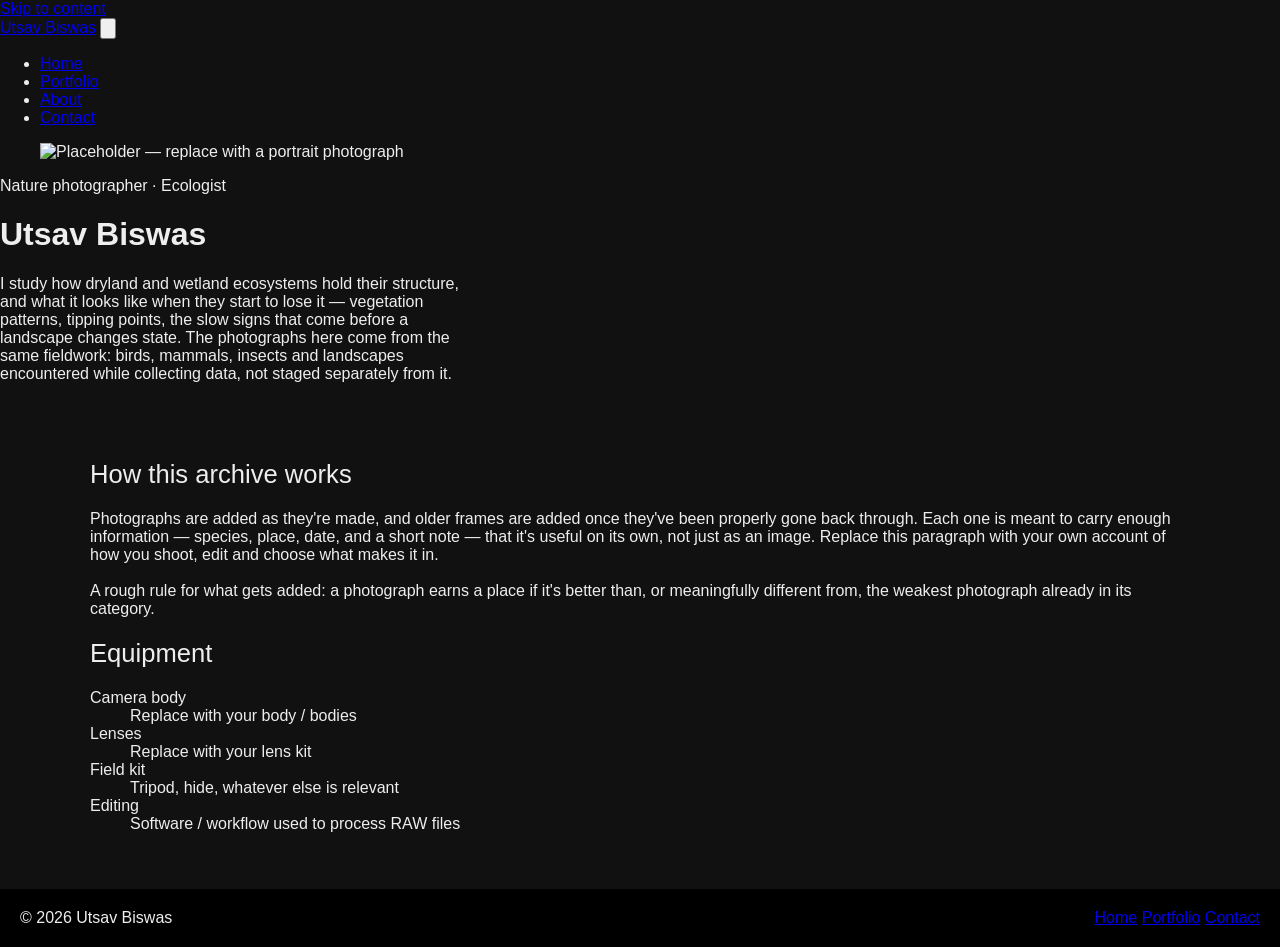
==== about.html @ 93784587 "Add files via upload Redesign: editorial layout, new pages" ====
<!doctype html>
<html lang="en">
<head>
<meta charset="utf-8">
<meta name="viewport" content="width=device-width, initial-scale=1">
<title>About — Utsav Biswas</title>
<meta name="description" content="About Utsav Biswas — nature photographer and ecologist.">
<link rel="stylesheet" href="css/style.css">
</head>
<body>
<a class="skip-link" href="#main">Skip to content</a>

<nav class="site-nav is-solid">
  <a class="site-nav__mark" href="index.html">Utsav Biswas</a>
  <button class="nav-toggle" aria-label="Open menu" aria-expanded="false">
    <svg viewBox="0 0 24 24" fill="none" stroke="currentColor" stroke-width="1.5"><path d="M3 6h18M3 12h18M3 18h18"/></svg>
  </button>
  <ul class="site-nav__links">
    <li><a href="index.html">Home</a></li>
    <li><a href="portfolio.html">Portfolio</a></li>
    <li><a href="about.html" aria-current="page">About</a></li>
    <li><a href="contact.html">Contact</a></li>
  </ul>
</nav>

<main id="main">
  <div class="wrap about-hero">
    <figure><img src="images/about-portrait.jpg" alt="Placeholder — replace with a portrait photograph"></figure>
    <div>
      <div class="role">Nature photographer · Ecologist</div>
      <h1>Utsav Biswas</h1>
      <p class="hero__sub" style="margin-top:1.3rem;max-width:52ch;">
        I study how dryland and wetland ecosystems hold their structure, and what it looks like when they start to lose it — vegetation patterns, tipping points, the slow signs that come before a landscape changes state. The photographs here come from the same fieldwork: birds, mammals, insects and landscapes encountered while collecting data, not staged separately from it.
      </p>
    </div>
  </div>

  <section>
    <div class="wrap two-col">
      <div>
        <h2 style="font-size:1.6rem;font-weight:400;">How this archive works</h2>
        <p style="margin-top:1.1rem;color:var(--ink-dim);">Photographs are added as they're made, and older frames are added once they've been properly gone back through. Each one is meant to carry enough information — species, place, date, and a short note — that it's useful on its own, not just as an image. Replace this paragraph with your own account of how you shoot, edit and choose what makes it in.</p>
        <p style="margin-top:1.1rem;color:var(--ink-dim);">A rough rule for what gets added: a photograph earns a place if it's better than, or meaningfully different from, the weakest photograph already in its category.</p>
      </div>
      <div>
        <h2 style="font-size:1.6rem;font-weight:400;">Equipment</h2>
        <dl class="spec-list">
          <dt>Camera body</dt><dd>Replace with your body / bodies</dd>
          <dt>Lenses</dt><dd>Replace with your lens kit</dd>
          <dt>Field kit</dt><dd>Tripod, hide, whatever else is relevant</dd>
          <dt>Editing</dt><dd>Software / workflow used to process RAW files</dd>
        </dl>
      </div>
    </div>
  </section>
</main>

<footer class="site-footer">
  <div class="wrap" style="display:flex;justify-content:space-between;width:100%;flex-wrap:wrap;gap:1rem;">
    <span>© 2026 Utsav Biswas</span>
    <div class="site-footer__links">
      <a href="index.html">Home</a>
      <a href="portfolio.html">Portfolio</a>
      <a href="contact.html">Contact</a>
    </div>
  </div>
</footer>

<script src="js/main.js"></script>
</body>
</html>
---- css/style.css ----
body{margin:0;font-family:Arial;background:#111;color:#eee}.hero{height:100vh;background:url('../images/hero.jpg') center/cover;display:flex;align-items:center;justify-content:center;text-align:center}.hero div{background:rgba(0,0,0,.5);padding:25px;border-radius:8px}.btn{display:inline-block;padding:10px 20px;background:#2e8b57;color:#fff;text-decoration:none}.grid{display:grid;grid-template-columns:repeat(auto-fit,minmax(250px,1fr));gap:20px;padding:20px}.card{background:#222}.card img{width:100%;height:220px;object-fit:cover}section{max-width:1100px;margin:auto;padding:40px 20px}footer{text-align:center;padding:20px;background:#000}
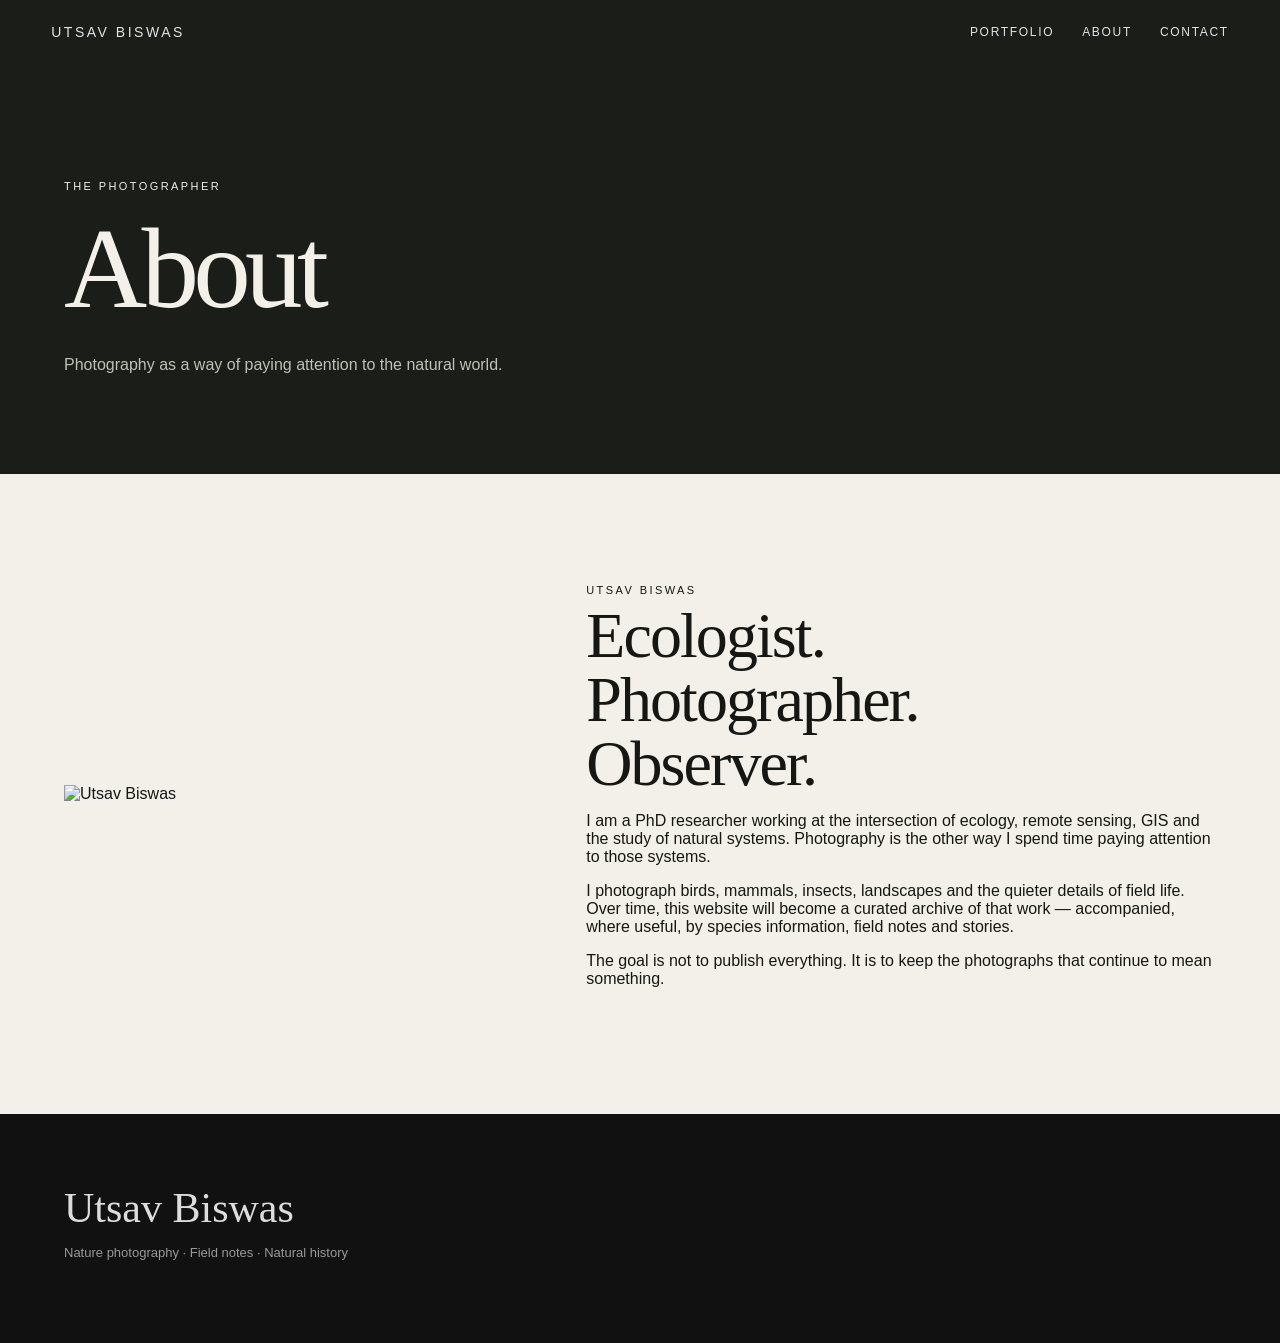
==== commit a8afb543: "Add files via upload Relaunching the website. Code from ChatGPT. Images replaced by my own.  This w" ====
--- a/about.html
+++ b/about.html
@@ -1,71 +1,13 @@
 <!doctype html>
-<html lang="en">
-<head>
-<meta charset="utf-8">
-<meta name="viewport" content="width=device-width, initial-scale=1">
-<title>About — Utsav Biswas</title>
-<meta name="description" content="About Utsav Biswas — nature photographer and ecologist.">
-<link rel="stylesheet" href="css/style.css">
-</head>
-<body>
-<a class="skip-link" href="#main">Skip to content</a>
-
-<nav class="site-nav is-solid">
-  <a class="site-nav__mark" href="index.html">Utsav Biswas</a>
-  <button class="nav-toggle" aria-label="Open menu" aria-expanded="false">
-    <svg viewBox="0 0 24 24" fill="none" stroke="currentColor" stroke-width="1.5"><path d="M3 6h18M3 12h18M3 18h18"/></svg>
-  </button>
-  <ul class="site-nav__links">
-    <li><a href="index.html">Home</a></li>
-    <li><a href="portfolio.html">Portfolio</a></li>
-    <li><a href="about.html" aria-current="page">About</a></li>
-    <li><a href="contact.html">Contact</a></li>
-  </ul>
-</nav>
-
-<main id="main">
-  <div class="wrap about-hero">
-    <figure><img src="images/about-portrait.jpg" alt="Placeholder — replace with a portrait photograph"></figure>
-    <div>
-      <div class="role">Nature photographer · Ecologist</div>
-      <h1>Utsav Biswas</h1>
-      <p class="hero__sub" style="margin-top:1.3rem;max-width:52ch;">
-        I study how dryland and wetland ecosystems hold their structure, and what it looks like when they start to lose it — vegetation patterns, tipping points, the slow signs that come before a landscape changes state. The photographs here come from the same fieldwork: birds, mammals, insects and landscapes encountered while collecting data, not staged separately from it.
-      </p>
-    </div>
-  </div>
-
-  <section>
-    <div class="wrap two-col">
-      <div>
-        <h2 style="font-size:1.6rem;font-weight:400;">How this archive works</h2>
-        <p style="margin-top:1.1rem;color:var(--ink-dim);">Photographs are added as they're made, and older frames are added once they've been properly gone back through. Each one is meant to carry enough information — species, place, date, and a short note — that it's useful on its own, not just as an image. Replace this paragraph with your own account of how you shoot, edit and choose what makes it in.</p>
-        <p style="margin-top:1.1rem;color:var(--ink-dim);">A rough rule for what gets added: a photograph earns a place if it's better than, or meaningfully different from, the weakest photograph already in its category.</p>
-      </div>
-      <div>
-        <h2 style="font-size:1.6rem;font-weight:400;">Equipment</h2>
-        <dl class="spec-list">
-          <dt>Camera body</dt><dd>Replace with your body / bodies</dd>
-          <dt>Lenses</dt><dd>Replace with your lens kit</dd>
-          <dt>Field kit</dt><dd>Tripod, hide, whatever else is relevant</dd>
-          <dt>Editing</dt><dd>Software / workflow used to process RAW files</dd>
-        </dl>
-      </div>
-    </div>
-  </section>
-</main>
-
-<footer class="site-footer">
-  <div class="wrap" style="display:flex;justify-content:space-between;width:100%;flex-wrap:wrap;gap:1rem;">
-    <span>© 2026 Utsav Biswas</span>
-    <div class="site-footer__links">
-      <a href="index.html">Home</a>
-      <a href="portfolio.html">Portfolio</a>
-      <a href="contact.html">Contact</a>
-    </div>
-  </div>
-</footer>
-
-<script src="js/main.js"></script>
-</body>
-</html>
+<html lang="en"><head><meta charset="utf-8"><meta name="viewport" content="width=device-width,initial-scale=1">
+<title>About — Utsav Biswas</title><link rel="stylesheet" href="css/style.css"></head><body>
+<nav class="site-nav"><a class="brand" href="index.html">Utsav Biswas</a><div class="nav-links"><a href="portfolio.html">Portfolio</a><a href="about.html">About</a><a href="contact.html">Contact</a></div></nav>
+<header class="page-hero"><div class="section-kicker">The photographer</div><h1>About</h1><p>Photography as a way of paying attention to the natural world.</p></header>
+<main class="section"><div class="about-grid"><img src="images/about.jpg" alt="Utsav Biswas">
+<div><div class="section-kicker">Utsav Biswas</div><h2>Ecologist.<br>Photographer.<br>Observer.</h2>
+<p>I am a PhD researcher working at the intersection of ecology, remote sensing, GIS and the study of natural systems. Photography is the other way I spend time paying attention to those systems.</p>
+<p>I photograph birds, mammals, insects, landscapes and the quieter details of field life. Over time, this website will become a curated archive of that work — accompanied, where useful, by species information, field notes and stories.</p>
+<p>The goal is not to publish everything. It is to keep the photographs that continue to mean something.</p>
+</div></div></main>
+<footer class="footer"><div class="footer-inner"><div><h3>Utsav Biswas</h3><p>Nature photography · Field notes · Natural history</p></div></div></footer>
+</body></html>
--- a/css/style.css
+++ b/css/style.css
@@ -1 +1 @@
-body{margin:0;font-family:Arial;background:#111;color:#eee}.hero{height:100vh;background:url('../images/hero.jpg') center/cover;display:flex;align-items:center;justify-content:center;text-align:center}.hero div{background:rgba(0,0,0,.5);padding:25px;border-radius:8px}.btn{display:inline-block;padding:10px 20px;background:#2e8b57;color:#fff;text-decoration:none}.grid{display:grid;grid-template-columns:repeat(auto-fit,minmax(250px,1fr));gap:20px;padding:20px}.card{background:#222}.card img{width:100%;height:220px;object-fit:cover}section{max-width:1100px;margin:auto;padding:40px 20px}footer{text-align:center;padding:20px;background:#000}+:root{--ink:#161713;--paper:#f2f0e9;--muted:#73766c;--line:#d5d4ca;--max:1440px}*{box-sizing:border-box}html{scroll-behavior:smooth}body{margin:0;background:var(--paper);color:var(--ink);font-family:Arial,Helvetica,sans-serif}a{color:inherit}.skip{position:absolute;left:-9999px}.skip:focus{left:20px;top:20px;z-index:999;background:#fff;padding:10px}.site-nav{position:fixed;z-index:50;top:0;left:0;right:0;display:flex;align-items:center;justify-content:space-between;padding:24px 4vw;color:#fff;mix-blend-mode:difference}.brand{font-size:14px;letter-spacing:.18em;text-transform:uppercase;text-decoration:none}.nav-links{display:flex;gap:28px}.nav-links a{text-decoration:none;font-size:12px;letter-spacing:.14em;text-transform:uppercase}.hero{min-height:100vh;position:relative;display:flex;align-items:flex-end;background:#20231f url('../images/hero.jpg') center/cover no-repeat}.hero:after{content:"";position:absolute;inset:0;background:linear-gradient(180deg,rgba(0,0,0,.08),rgba(0,0,0,.05) 45%,rgba(0,0,0,.74))}.hero-copy{position:relative;z-index:2;color:#fff;padding:0 7vw 8vh;max-width:900px}.eyebrow,.section-kicker{font-size:11px;letter-spacing:.22em;text-transform:uppercase}.eyebrow{margin-bottom:18px;opacity:.85}.hero h1{font-family:Georgia,serif;font-size:clamp(58px,9vw,142px);line-height:.9;font-weight:400;margin:0 0 28px;letter-spacing:-.045em}.hero p{font-size:16px;max-width:600px;line-height:1.65;margin:0 0 30px}.hero-link{color:#fff;text-decoration:none;border-bottom:1px solid rgba(255,255,255,.65);padding-bottom:8px;font-size:12px;letter-spacing:.16em;text-transform:uppercase}.section{max-width:var(--max);margin:auto;padding:110px 5vw}.section-head{display:flex;align-items:end;justify-content:space-between;gap:30px;margin-bottom:44px}h2{font-family:Georgia,serif;font-size:clamp(38px,5vw,72px);font-weight:400;line-height:1;margin:8px 0 0;letter-spacing:-.03em}.section-intro{max-width:520px;color:#55584f;line-height:1.7;font-size:15px}.feature{display:grid;grid-template-columns:1.45fr .75fr;gap:3px;background:var(--ink)}.feature figure{margin:0;background:#222;min-height:520px;position:relative;overflow:hidden}.feature img{width:100%;height:100%;object-fit:cover;display:block;transition:transform .8s}.feature figure:hover img{transform:scale(1.025)}.feature figcaption{position:absolute;left:0;right:0;bottom:0;padding:30px;color:#fff;background:linear-gradient(transparent,rgba(0,0,0,.72));font-size:12px;letter-spacing:.08em;text-transform:uppercase}.grid{display:grid;grid-template-columns:repeat(12,1fr);gap:3px;background:var(--ink)}.tile{position:relative;margin:0;overflow:hidden;background:#252822}.tile img{width:100%;height:100%;min-height:280px;object-fit:cover;display:block;transition:transform .7s,filter .7s}.tile:hover img{transform:scale(1.035);filter:brightness(.82)}.tile:nth-child(1),.tile:nth-child(5){grid-column:span 7}.tile:nth-child(2),.tile:nth-child(6){grid-column:span 5}.tile:nth-child(3),.tile:nth-child(4){grid-column:span 4}.tile figcaption{position:absolute;left:0;right:0;bottom:0;padding:24px;color:#fff;background:linear-gradient(transparent,rgba(0,0,0,.72));opacity:0;transform:translateY(8px);transition:.35s}.tile:hover figcaption{opacity:1;transform:none}.tile .title{font-family:Georgia,serif;font-size:24px}.tile .meta{font-size:10px;letter-spacing:.14em;text-transform:uppercase;opacity:.8;margin-top:5px}.about{background:#1b1d19;color:#f0eee7}.about-grid{display:grid;grid-template-columns:.8fr 1.2fr;gap:8vw;align-items:center}.about img{width:100%;max-height:700px;object-fit:cover}.about h2{color:#f0eee7}.about p{font-size:18px;line-height:1.8;color:#c5c6bd;max-width:650px}.text-link{display:inline-block;margin-top:20px;color:#fff;text-decoration:none;border-bottom:1px solid #777;padding-bottom:8px;font-size:12px;letter-spacing:.16em;text-transform:uppercase}.footer{background:#111;color:#ddd;padding:70px 5vw}.footer-inner{max-width:var(--max);margin:auto;display:flex;justify-content:space-between;gap:30px;align-items:end}.footer h3{font-family:Georgia,serif;font-weight:400;font-size:42px;margin:0 0 10px}.footer p{color:#999;font-size:13px}.footer-links{display:flex;gap:22px;font-size:11px;letter-spacing:.12em;text-transform:uppercase}.footer-links a{text-decoration:none}.page-hero{padding:180px 5vw 80px;background:#1b1d19;color:#f2f0e9}.page-hero h1{font-family:Georgia,serif;font-weight:400;font-size:clamp(58px,9vw,120px);margin:10px 0;letter-spacing:-.05em}.page-hero p{max-width:600px;line-height:1.7;color:#bfc1b7}.filters{display:flex;gap:10px;flex-wrap:wrap;margin-bottom:35px}.filter{border:1px solid var(--line);background:transparent;padding:9px 14px;text-transform:uppercase;letter-spacing:.12em;font-size:10px;cursor:pointer}.filter.active{background:var(--ink);color:#fff;border-color:var(--ink)}.portfolio-grid{display:grid;grid-template-columns:repeat(3,1fr);gap:4px;background:var(--ink)}.portfolio-card{position:relative;aspect-ratio:4/3;overflow:hidden;background:#333;cursor:pointer}.portfolio-card img{width:100%;height:100%;object-fit:cover;transition:.5s}.portfolio-card:hover img{transform:scale(1.03)}.portfolio-card .caption{position:absolute;inset:auto 0 0;padding:24px;color:#fff;background:linear-gradient(transparent,rgba(0,0,0,.8));opacity:0;transition:.3s}.portfolio-card:hover .caption{opacity:1}.lightbox{position:fixed;inset:0;background:rgba(7,8,7,.96);z-index:100;display:none;align-items:center;justify-content:center;padding:5vw}.lightbox.open{display:flex}.lightbox img{max-width:92vw;max-height:88vh;object-fit:contain}.close,.prev,.next{position:absolute;border:0;background:none;color:#fff;font-size:28px;cursor:pointer}.close{top:24px;right:30px}.prev{left:25px}.next{right:25px}.contact-grid{display:grid;grid-template-columns:1fr 1fr;gap:70px}.contact-grid p{line-height:1.8;color:#55584f}.contact-email{font-family:Georgia,serif;font-size:clamp(28px,4vw,54px);text-decoration:none;border-bottom:1px solid var(--line)}@media(max-width:800px){.nav-links{display:none}.hero-copy{padding:0 6vw 10vh}.feature{grid-template-columns:1fr}.feature figure{min-height:380px}.tile:nth-child(n){grid-column:span 6}.section{padding:80px 6vw}.section-head{display:block}.section-intro{margin-top:20px}.about-grid,.contact-grid{grid-template-columns:1fr;gap:35px}.portfolio-grid{grid-template-columns:repeat(2,1fr)}.footer-inner{display:block}.footer-links{margin-top:30px;flex-wrap:wrap}.hero h1{font-size:64px}}@media(max-width:500px){.site-nav{padding:20px}.hero{min-height:88vh}.tile:nth-child(n){grid-column:span 12}.portfolio-grid{grid-template-columns:1fr}.hero p{font-size:14px}}
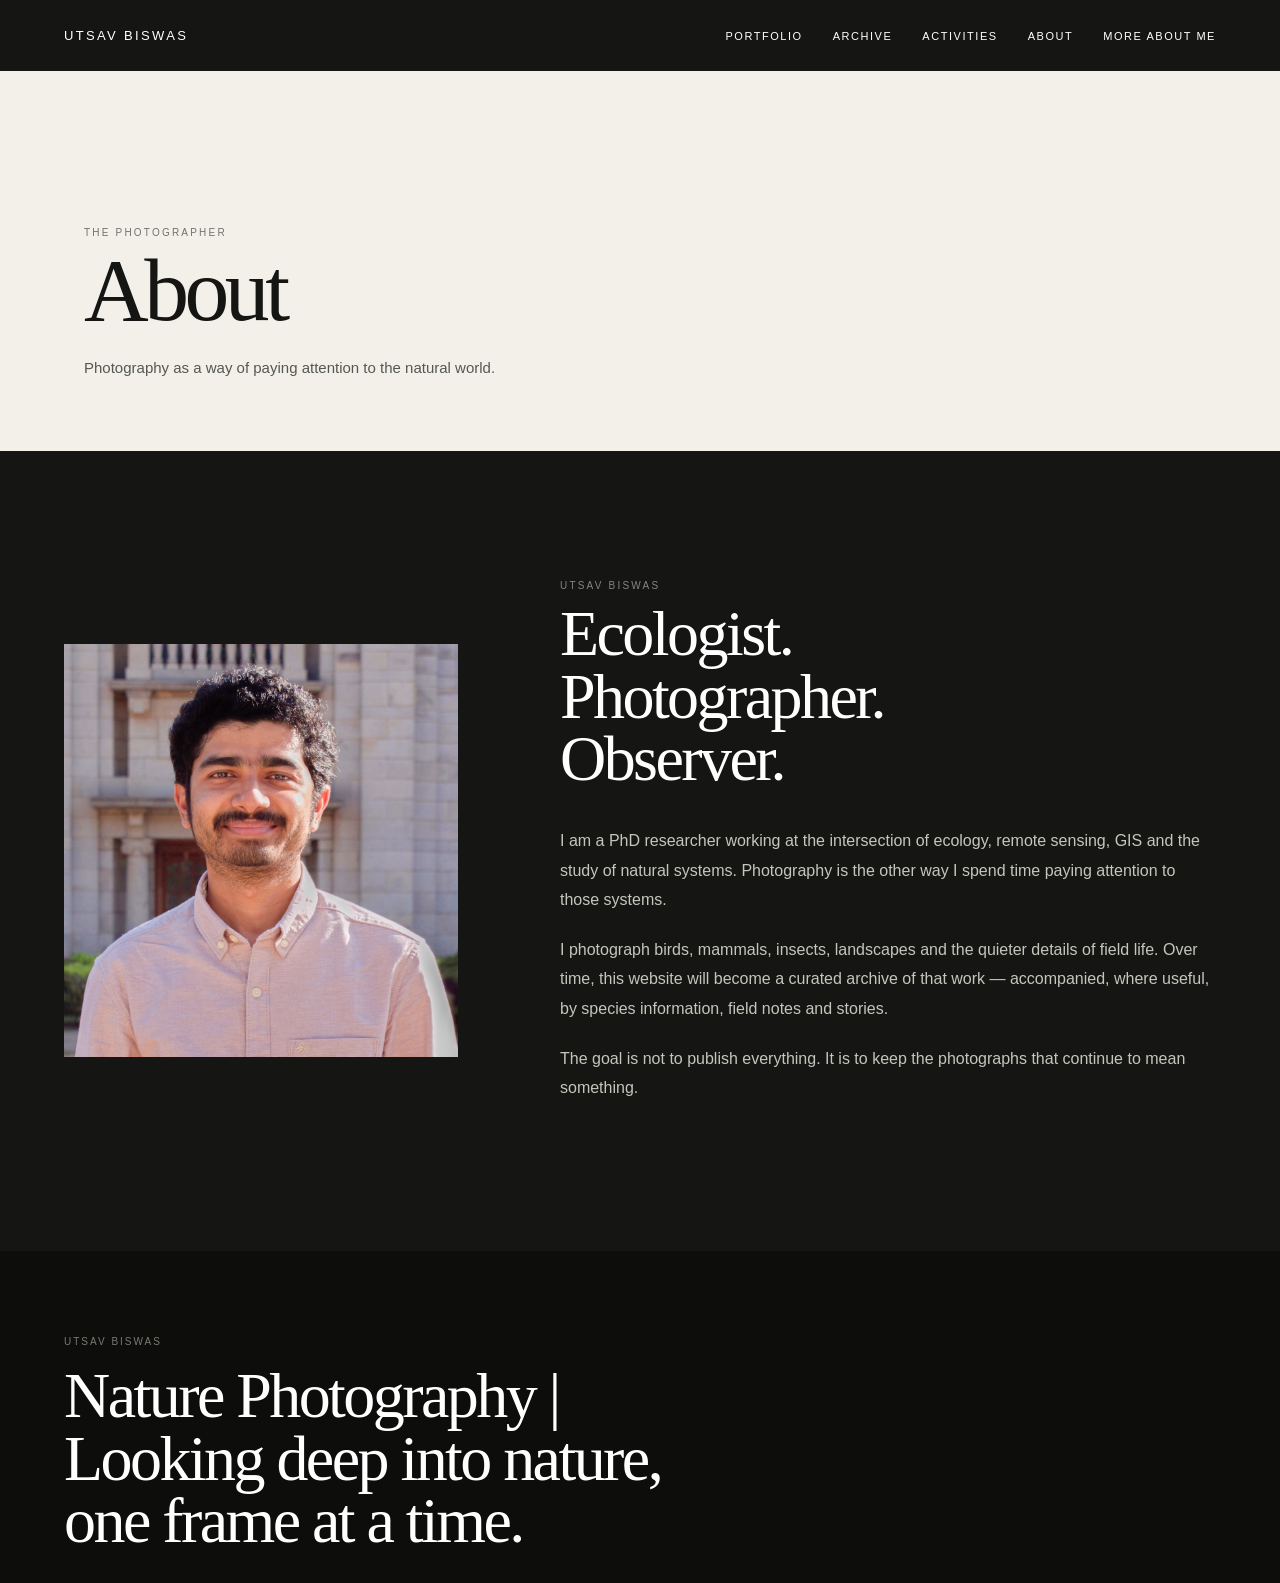
==== commit 548057fe: "Update about.html" ====
--- a/about.html
+++ b/about.html
@@ -1,13 +1,157 @@
 <!doctype html>
-<html lang="en"><head><meta charset="utf-8"><meta name="viewport" content="width=device-width,initial-scale=1">
-<title>About — Utsav Biswas</title><link rel="stylesheet" href="css/style.css"></head><body>
-<nav class="site-nav"><a class="brand" href="index.html">Utsav Biswas</a><div class="nav-links"><a href="portfolio.html">Portfolio</a><a href="about.html">About</a><a href="contact.html">Contact</a></div></nav>
-<header class="page-hero"><div class="section-kicker">The photographer</div><h1>About</h1><p>Photography as a way of paying attention to the natural world.</p></header>
-<main class="section"><div class="about-grid"><img src="images/about.jpg" alt="Utsav Biswas">
-<div><div class="section-kicker">Utsav Biswas</div><h2>Ecologist.<br>Photographer.<br>Observer.</h2>
-<p>I am a PhD researcher working at the intersection of ecology, remote sensing, GIS and the study of natural systems. Photography is the other way I spend time paying attention to those systems.</p>
-<p>I photograph birds, mammals, insects, landscapes and the quieter details of field life. Over time, this website will become a curated archive of that work — accompanied, where useful, by species information, field notes and stories.</p>
-<p>The goal is not to publish everything. It is to keep the photographs that continue to mean something.</p>
-</div></div></main>
-<footer class="footer"><div class="footer-inner"><div><h3>Utsav Biswas</h3><p>Nature photography · Field notes · Natural history</p></div></div></footer>
-</body></html>+<html lang="en">
+
+<head>
+
+  <meta charset="UTF-8">
+
+  <meta
+    name="viewport"
+    content="width=device-width,initial-scale=1"
+  >
+
+  <title>About — Utsav Biswas</title>
+
+  <link
+    rel="stylesheet"
+    href="css/style.css"
+  >
+
+</head>
+
+
+<body class="archive-page">
+
+
+<header class="site-header">
+
+  <nav class="site-nav">
+
+    <a
+      class="brand"
+      href="index.html"
+    >
+      Utsav Biswas
+    </a>
+
+    <div class="nav-links">
+
+      <a href="index.html#portfolio">
+        Portfolio
+      </a>
+
+      <a href="index.html#archive">
+        Archive
+      </a>
+
+      <a href="activities.html">
+        Activities
+      </a>
+
+      <a href="index.html#about">
+        About
+      </a>
+
+      <a href="index.html#more-about">
+        More about me
+      </a>
+
+    </div>
+
+  </nav>
+
+</header>
+
+
+<header class="archive-page-header">
+
+  <div class="section-kicker">
+    The photographer
+  </div>
+
+  <h1>
+    About
+  </h1>
+
+  <p>
+    Photography as a way of paying attention to the natural world.
+  </p>
+
+</header>
+
+
+<main class="about-section">
+
+  <div class="about-inner">
+
+
+    <div class="about-image">
+
+      <img
+        src="images/about.jpg"
+        alt="Utsav Biswas"
+        loading="lazy"
+      >
+
+    </div>
+
+
+    <div class="about-content">
+
+      <div class="section-kicker">
+        Utsav Biswas
+      </div>
+
+      <h2>
+        Ecologist.<br>
+        Photographer.<br>
+        Observer.
+      </h2>
+
+
+      <p class="about-text">
+        I am a PhD researcher working at the intersection of ecology, remote sensing, GIS and the study of natural systems. Photography is the other way I spend time paying attention to those systems.
+      </p>
+
+
+      <p class="about-text">
+        I photograph birds, mammals, insects, landscapes and the quieter details of field life. Over time, this website will become a curated archive of that work — accompanied, where useful, by species information, field notes and stories.
+      </p>
+
+
+      <p class="about-text">
+        The goal is not to publish everything. It is to keep the photographs that continue to mean something.
+      </p>
+
+    </div>
+
+  </div>
+
+</main>
+
+
+<footer class="site-footer">
+
+  <div class="footer-inner">
+
+    <div class="footer-main">
+
+      <p class="footer-kicker">
+        Utsav Biswas
+      </p>
+
+      <h2>
+        Nature Photography |<br>
+        Looking deep into nature,<br>
+        one frame at a time.
+      </h2>
+
+    </div>
+
+  </div>
+
+</footer>
+
+
+</body>
+</html>
--- a/css/style.css
+++ b/css/style.css
@@ -1 +1,2935 @@
-:root{--ink:#161713;--paper:#f2f0e9;--muted:#73766c;--line:#d5d4ca;--max:1440px}*{box-sizing:border-box}html{scroll-behavior:smooth}body{margin:0;background:var(--paper);color:var(--ink);font-family:Arial,Helvetica,sans-serif}a{color:inherit}.skip{position:absolute;left:-9999px}.skip:focus{left:20px;top:20px;z-index:999;background:#fff;padding:10px}.site-nav{position:fixed;z-index:50;top:0;left:0;right:0;display:flex;align-items:center;justify-content:space-between;padding:24px 4vw;color:#fff;mix-blend-mode:difference}.brand{font-size:14px;letter-spacing:.18em;text-transform:uppercase;text-decoration:none}.nav-links{display:flex;gap:28px}.nav-links a{text-decoration:none;font-size:12px;letter-spacing:.14em;text-transform:uppercase}.hero{min-height:100vh;position:relative;display:flex;align-items:flex-end;background:#20231f url('../images/hero.jpg') center/cover no-repeat}.hero:after{content:"";position:absolute;inset:0;background:linear-gradient(180deg,rgba(0,0,0,.08),rgba(0,0,0,.05) 45%,rgba(0,0,0,.74))}.hero-copy{position:relative;z-index:2;color:#fff;padding:0 7vw 8vh;max-width:900px}.eyebrow,.section-kicker{font-size:11px;letter-spacing:.22em;text-transform:uppercase}.eyebrow{margin-bottom:18px;opacity:.85}.hero h1{font-family:Georgia,serif;font-size:clamp(58px,9vw,142px);line-height:.9;font-weight:400;margin:0 0 28px;letter-spacing:-.045em}.hero p{font-size:16px;max-width:600px;line-height:1.65;margin:0 0 30px}.hero-link{color:#fff;text-decoration:none;border-bottom:1px solid rgba(255,255,255,.65);padding-bottom:8px;font-size:12px;letter-spacing:.16em;text-transform:uppercase}.section{max-width:var(--max);margin:auto;padding:110px 5vw}.section-head{display:flex;align-items:end;justify-content:space-between;gap:30px;margin-bottom:44px}h2{font-family:Georgia,serif;font-size:clamp(38px,5vw,72px);font-weight:400;line-height:1;margin:8px 0 0;letter-spacing:-.03em}.section-intro{max-width:520px;color:#55584f;line-height:1.7;font-size:15px}.feature{display:grid;grid-template-columns:1.45fr .75fr;gap:3px;background:var(--ink)}.feature figure{margin:0;background:#222;min-height:520px;position:relative;overflow:hidden}.feature img{width:100%;height:100%;object-fit:cover;display:block;transition:transform .8s}.feature figure:hover img{transform:scale(1.025)}.feature figcaption{position:absolute;left:0;right:0;bottom:0;padding:30px;color:#fff;background:linear-gradient(transparent,rgba(0,0,0,.72));font-size:12px;letter-spacing:.08em;text-transform:uppercase}.grid{display:grid;grid-template-columns:repeat(12,1fr);gap:3px;background:var(--ink)}.tile{position:relative;margin:0;overflow:hidden;background:#252822}.tile img{width:100%;height:100%;min-height:280px;object-fit:cover;display:block;transition:transform .7s,filter .7s}.tile:hover img{transform:scale(1.035);filter:brightness(.82)}.tile:nth-child(1),.tile:nth-child(5){grid-column:span 7}.tile:nth-child(2),.tile:nth-child(6){grid-column:span 5}.tile:nth-child(3),.tile:nth-child(4){grid-column:span 4}.tile figcaption{position:absolute;left:0;right:0;bottom:0;padding:24px;color:#fff;background:linear-gradient(transparent,rgba(0,0,0,.72));opacity:0;transform:translateY(8px);transition:.35s}.tile:hover figcaption{opacity:1;transform:none}.tile .title{font-family:Georgia,serif;font-size:24px}.tile .meta{font-size:10px;letter-spacing:.14em;text-transform:uppercase;opacity:.8;margin-top:5px}.about{background:#1b1d19;color:#f0eee7}.about-grid{display:grid;grid-template-columns:.8fr 1.2fr;gap:8vw;align-items:center}.about img{width:100%;max-height:700px;object-fit:cover}.about h2{color:#f0eee7}.about p{font-size:18px;line-height:1.8;color:#c5c6bd;max-width:650px}.text-link{display:inline-block;margin-top:20px;color:#fff;text-decoration:none;border-bottom:1px solid #777;padding-bottom:8px;font-size:12px;letter-spacing:.16em;text-transform:uppercase}.footer{background:#111;color:#ddd;padding:70px 5vw}.footer-inner{max-width:var(--max);margin:auto;display:flex;justify-content:space-between;gap:30px;align-items:end}.footer h3{font-family:Georgia,serif;font-weight:400;font-size:42px;margin:0 0 10px}.footer p{color:#999;font-size:13px}.footer-links{display:flex;gap:22px;font-size:11px;letter-spacing:.12em;text-transform:uppercase}.footer-links a{text-decoration:none}.page-hero{padding:180px 5vw 80px;background:#1b1d19;color:#f2f0e9}.page-hero h1{font-family:Georgia,serif;font-weight:400;font-size:clamp(58px,9vw,120px);margin:10px 0;letter-spacing:-.05em}.page-hero p{max-width:600px;line-height:1.7;color:#bfc1b7}.filters{display:flex;gap:10px;flex-wrap:wrap;margin-bottom:35px}.filter{border:1px solid var(--line);background:transparent;padding:9px 14px;text-transform:uppercase;letter-spacing:.12em;font-size:10px;cursor:pointer}.filter.active{background:var(--ink);color:#fff;border-color:var(--ink)}.portfolio-grid{display:grid;grid-template-columns:repeat(3,1fr);gap:4px;background:var(--ink)}.portfolio-card{position:relative;aspect-ratio:4/3;overflow:hidden;background:#333;cursor:pointer}.portfolio-card img{width:100%;height:100%;object-fit:cover;transition:.5s}.portfolio-card:hover img{transform:scale(1.03)}.portfolio-card .caption{position:absolute;inset:auto 0 0;padding:24px;color:#fff;background:linear-gradient(transparent,rgba(0,0,0,.8));opacity:0;transition:.3s}.portfolio-card:hover .caption{opacity:1}.lightbox{position:fixed;inset:0;background:rgba(7,8,7,.96);z-index:100;display:none;align-items:center;justify-content:center;padding:5vw}.lightbox.open{display:flex}.lightbox img{max-width:92vw;max-height:88vh;object-fit:contain}.close,.prev,.next{position:absolute;border:0;background:none;color:#fff;font-size:28px;cursor:pointer}.close{top:24px;right:30px}.prev{left:25px}.next{right:25px}.contact-grid{display:grid;grid-template-columns:1fr 1fr;gap:70px}.contact-grid p{line-height:1.8;color:#55584f}.contact-email{font-family:Georgia,serif;font-size:clamp(28px,4vw,54px);text-decoration:none;border-bottom:1px solid var(--line)}@media(max-width:800px){.nav-links{display:none}.hero-copy{padding:0 6vw 10vh}.feature{grid-template-columns:1fr}.feature figure{min-height:380px}.tile:nth-child(n){grid-column:span 6}.section{padding:80px 6vw}.section-head{display:block}.section-intro{margin-top:20px}.about-grid,.contact-grid{grid-template-columns:1fr;gap:35px}.portfolio-grid{grid-template-columns:repeat(2,1fr)}.footer-inner{display:block}.footer-links{margin-top:30px;flex-wrap:wrap}.hero h1{font-size:64px}}@media(max-width:500px){.site-nav{padding:20px}.hero{min-height:88vh}.tile:nth-child(n){grid-column:span 12}.portfolio-grid{grid-template-columns:1fr}.hero p{font-size:14px}}+/* ============================================================
+   UTSAV BISWAS — NATURE PHOTOGRAPHY
+   ============================================================ */
+
+:root {
+
+  --paper: #f2f0e9;
+  --paper-light: #f7f5ef;
+
+  --ink: #151613;
+  --ink-soft: #252722;
+
+  --muted: #70736b;
+
+  --line: #d6d4ca;
+
+  --white: #ffffff;
+
+  --max-width: 1240px;
+
+  --serif:
+    Georgia,
+    "Times New Roman",
+    serif;
+
+  --sans:
+    Arial,
+    Helvetica,
+    sans-serif;
+}
+
+
+/* ============================================================
+   RESET
+   ============================================================ */
+
+*,
+*::before,
+*::after {
+  box-sizing: border-box;
+}
+
+
+html {
+
+  margin: 0;
+  padding: 0;
+
+  scroll-behavior: smooth;
+
+  overflow-x: hidden;
+}
+
+
+body {
+
+  margin: 0;
+  padding: 0;
+
+  background: var(--paper);
+
+  color: var(--ink);
+
+  font-family: var(--sans);
+
+  overflow-x: hidden;
+
+  -webkit-font-smoothing: antialiased;
+
+  text-rendering: optimizeLegibility;
+}
+
+
+img {
+
+  display: block;
+
+  max-width: 100%;
+}
+
+
+figure {
+  margin: 0;
+}
+
+
+a {
+  color: inherit;
+}
+
+
+button,
+input,
+textarea,
+select {
+  font: inherit;
+}
+
+
+/* ============================================================
+   HEADER / NAVIGATION
+   ============================================================ */
+
+.site-header {
+
+  position: absolute;
+
+  top: 0;
+  left: 0;
+  right: 0;
+
+  z-index: 100;
+
+  width: 100%;
+}
+
+
+.site-nav {
+
+  width: 100%;
+
+  display: flex;
+
+  align-items: center;
+
+  justify-content: space-between;
+
+  padding: 28px 5vw;
+
+  color: var(--white);
+}
+
+
+.brand {
+
+  display: inline-block;
+
+  color: inherit;
+
+  text-decoration: none;
+
+  font-size: 13px;
+
+  font-weight: 500;
+
+  letter-spacing: 0.18em;
+
+  text-transform: uppercase;
+
+  white-space: nowrap;
+}
+
+
+.nav-links {
+
+  display: flex;
+
+  align-items: center;
+
+  justify-content: flex-end;
+
+  gap: 30px;
+
+  min-width: 0;
+}
+
+
+.nav-links a {
+
+  position: relative;
+
+  color: inherit;
+
+  text-decoration: none;
+
+  font-size: 11px;
+
+  letter-spacing: 0.14em;
+
+  text-transform: uppercase;
+
+  white-space: nowrap;
+}
+
+
+.nav-links a::after {
+
+  content: "";
+
+  position: absolute;
+
+  left: 0;
+  bottom: -7px;
+
+  width: 0;
+  height: 1px;
+
+  background: currentColor;
+
+  transition: width 0.25s ease;
+}
+
+
+.nav-links a:hover::after {
+  width: 100%;
+}
+
+
+/* ============================================================
+   HERO
+   ============================================================ */
+
+.hero {
+
+  position: relative;
+
+  min-height: 100svh;
+
+  display: flex;
+
+  align-items: flex-end;
+
+  overflow: hidden;
+
+  background: #20231f;
+}
+
+
+.hero-image {
+
+  position: absolute;
+
+  inset: 0;
+
+  background-image:
+    url("../images/hero.jpg");
+
+  background-position: center;
+
+  background-size: cover;
+
+  background-repeat: no-repeat;
+}
+
+
+.hero-overlay {
+
+  position: absolute;
+
+  inset: 0;
+
+  background:
+    linear-gradient(
+      180deg,
+      rgba(0, 0, 0, 0.08) 0%,
+      rgba(0, 0, 0, 0.02) 40%,
+      rgba(0, 0, 0, 0.76) 100%
+    );
+}
+
+
+.hero-content {
+
+  position: relative;
+
+  z-index: 2;
+
+  width: 100%;
+
+  max-width: 1050px;
+
+  padding:
+    0
+    7vw
+    clamp(60px, 9vh, 110px);
+}
+
+
+.eyebrow {
+
+  margin: 0 0 20px;
+
+  color:
+    rgba(255, 255, 255, 0.82);
+
+  font-size: 11px;
+
+  line-height: 1.4;
+
+  letter-spacing: 0.22em;
+
+  text-transform: uppercase;
+}
+
+
+.hero h1 {
+
+  max-width: 1000px;
+
+  margin: 0 0 30px;
+
+  color: var(--white);
+
+  font-family: var(--serif);
+
+  font-size:
+    clamp(58px, 9vw, 138px);
+
+  font-weight: 400;
+
+  line-height: 0.88;
+
+  letter-spacing: -0.055em;
+}
+
+
+.hero-description {
+
+  max-width: 570px;
+
+  margin: 0 0 32px;
+
+  color:
+    rgba(255, 255, 255, 0.88);
+
+  font-size: 15px;
+
+  line-height: 1.7;
+}
+
+
+.hero-link {
+
+  display: inline-flex;
+
+  align-items: center;
+
+  gap: 12px;
+
+  color: var(--white);
+
+  text-decoration: none;
+
+  padding-bottom: 9px;
+
+  border-bottom:
+    1px solid
+    rgba(255, 255, 255, 0.65);
+
+  font-size: 11px;
+
+  letter-spacing: 0.16em;
+
+  text-transform: uppercase;
+}
+
+
+.hero-link span {
+
+  font-size: 15px;
+
+  line-height: 1;
+}
+
+
+/* ============================================================
+   GENERAL SECTIONS
+   ============================================================ */
+
+.section {
+
+  width: 100%;
+
+  max-width: var(--max-width);
+
+  margin: 0 auto;
+
+  padding:
+    clamp(90px, 11vw, 150px)
+    5vw;
+}
+
+
+.section-heading {
+
+  width: 100%;
+
+  display: grid;
+
+  grid-template-columns:
+    minmax(0, 1fr)
+    minmax(280px, 480px);
+
+  align-items: end;
+
+  column-gap: 60px;
+
+  margin-bottom: 55px;
+}
+
+
+.section-kicker {
+
+  margin: 0;
+
+  color: var(--muted);
+
+  font-size: 10px;
+
+  line-height: 1.4;
+
+  letter-spacing: 0.22em;
+
+  text-transform: uppercase;
+}
+
+
+.section-heading h2,
+.about-content h2 {
+
+  margin: 10px 0 0;
+
+  font-family: var(--serif);
+
+  font-size:
+    clamp(40px, 5vw, 72px);
+
+  font-weight: 400;
+
+  line-height: 0.98;
+
+  letter-spacing: -0.04em;
+}
+
+
+.section-intro {
+
+  max-width: 480px;
+
+  margin: 0;
+
+  color: #555850;
+
+  font-size: 14px;
+
+  line-height: 1.75;
+}
+
+
+/* ============================================================
+   SELECTED WORK
+   ============================================================ */
+
+.selected-section {
+  background: var(--paper);
+}
+
+
+.selected-grid {
+
+  width: 100%;
+
+  display: grid;
+
+  grid-template-columns:
+    minmax(0, 1.6fr)
+    minmax(0, 0.85fr);
+
+  gap: 4px;
+
+  background: var(--ink);
+}
+
+
+.selected-grid figure,
+.selected-grid a {
+
+  position: relative;
+
+  min-width: 0;
+
+  overflow: hidden;
+
+  background: #252722;
+
+  display: block;
+
+  text-decoration: none;
+}
+
+
+.selected-large {
+  aspect-ratio: 1.35 / 1;
+}
+
+
+.selected-small {
+  aspect-ratio: 0.82 / 1;
+}
+
+
+.selected-extra {
+  aspect-ratio: 1 / 1;
+}
+
+
+.selected-grid img {
+
+  width: 100%;
+  height: 100%;
+
+  object-fit: cover;
+
+  transition:
+    transform 0.8s ease,
+    filter 0.8s ease;
+}
+
+
+.selected-grid a:hover img {
+
+  transform: scale(1.025);
+
+  filter: brightness(0.86);
+}
+
+
+.selected-grid figcaption,
+.selected-grid .selected-caption {
+
+  position: absolute;
+
+  left: 0;
+  right: 0;
+  bottom: 0;
+
+  padding: 28px;
+
+  color: var(--white);
+
+  background:
+    linear-gradient(
+      transparent,
+      rgba(0, 0, 0, 0.65)
+    );
+}
+
+
+.image-label {
+
+  font-size: 10px;
+
+  letter-spacing: 0.18em;
+
+  text-transform: uppercase;
+}
+
+
+/* ============================================================
+   ARCHIVE CATEGORY PREVIEW
+   ============================================================ */
+
+.archive-section {
+  background: var(--paper-light);
+}
+
+
+.archive-heading {
+  margin-bottom: 60px;
+}
+
+
+.archive-grid {
+
+  width: 100%;
+
+  display: grid;
+
+  grid-template-columns:
+    repeat(3, minmax(0, 1fr));
+
+  gap: 4px;
+
+  background: var(--ink);
+}
+
+
+.archive-card {
+
+  position: relative;
+
+  min-width: 0;
+
+  aspect-ratio: 1 / 1;
+
+  overflow: hidden;
+
+  background: #282a25;
+
+  display: block;
+
+  text-decoration: none;
+}
+
+
+.archive-card img {
+
+  width: 100%;
+  height: 100%;
+
+  object-fit: cover;
+
+  transition:
+    transform 0.7s ease,
+    filter 0.7s ease;
+}
+
+
+.archive-card:hover img {
+
+  transform: scale(1.035);
+
+  filter: brightness(0.78);
+}
+
+
+.archive-card-caption {
+
+  position: absolute;
+
+  inset: auto 0 0 0;
+
+  display: flex;
+
+  align-items: baseline;
+
+  justify-content: space-between;
+
+  gap: 15px;
+
+  padding: 25px;
+
+  color: var(--white);
+
+  background:
+    linear-gradient(
+      transparent,
+      rgba(0, 0, 0, 0.78)
+    );
+
+  opacity: 0;
+
+  transform: translateY(7px);
+
+  transition:
+    opacity 0.3s ease,
+    transform 0.3s ease;
+}
+
+
+.archive-card:hover .archive-card-caption {
+
+  opacity: 1;
+
+  transform: translateY(0);
+}
+
+
+.archive-number {
+
+  font-size: 9px;
+
+  letter-spacing: 0.16em;
+
+  opacity: 0.7;
+}
+
+
+.archive-title {
+
+  font-family: var(--serif);
+
+  font-size: 25px;
+
+  line-height: 1;
+}
+
+
+.archive-more-link {
+
+  display: inline-flex;
+
+  align-items: center;
+
+  gap: 12px;
+
+  margin-top: 48px;
+
+  padding-bottom: 9px;
+
+  border-bottom:
+    1px solid
+    rgba(20, 20, 20, 0.45);
+
+  color: var(--ink);
+
+  text-decoration: none;
+
+  font-size: 10px;
+
+  letter-spacing: 0.16em;
+
+  text-transform: uppercase;
+}
+
+
+.archive-more-link span {
+  font-size: 15px;
+}
+
+
+/* ============================================================
+   ACTIVITIES
+   ============================================================ */
+
+.activities-section {
+  background: var(--paper);
+}
+
+
+.activities-grid {
+
+  width: 100%;
+
+  display: grid;
+
+  grid-template-columns:
+    repeat(4, minmax(0, 1fr));
+
+  column-gap: 28px;
+
+  row-gap: 65px;
+
+  align-items: start;
+}
+
+
+.activity-card {
+
+  min-width: 0;
+
+  width: 100%;
+
+  max-width: 180px;
+
+  margin: 0 auto;
+
+  display: block;
+
+  text-decoration: none;
+}
+
+
+.activity-image {
+
+  width: 100%;
+
+  display: flex;
+
+  align-items: flex-start;
+
+  justify-content: center;
+
+  overflow: hidden;
+
+  background: transparent;
+}
+
+
+.activity-image img {
+
+  display: block;
+
+  width: 100%;
+
+  height: auto;
+
+  max-width: 180px;
+
+  max-height: 300px;
+
+  object-fit: contain;
+
+  transition:
+    transform 0.45s ease,
+    opacity 0.45s ease;
+}
+
+
+.activity-card:hover .activity-image img {
+
+  transform: translateY(-3px);
+
+  opacity: 0.92;
+}
+
+
+.activity-card figcaption,
+.activity-card-caption {
+
+  padding-top: 17px;
+}
+
+
+.activity-card-caption {
+  display: block;
+}
+
+
+.activity-title {
+
+  display: block;
+
+  color: var(--ink);
+
+  font-family: var(--serif);
+
+  font-size: 18px;
+
+  line-height: 1.15;
+}
+
+
+.activity-date {
+
+  display: block;
+
+  margin-top: 7px;
+
+  color: var(--muted);
+
+  font-size: 9px;
+
+  letter-spacing: 0.15em;
+
+  text-transform: uppercase;
+}
+
+
+/* ============================================================
+   ABOUT
+   ============================================================ */
+
+.about-section {
+
+  width: 100%;
+
+  background: var(--ink);
+
+  color: var(--white);
+
+  padding:
+    clamp(90px, 10vw, 145px)
+    5vw;
+}
+
+
+.about-inner {
+
+  width: 100%;
+
+  max-width: var(--max-width);
+
+  margin: 0 auto;
+
+  display: grid;
+
+  grid-template-columns:
+    minmax(280px, 0.75fr)
+    minmax(0, 1.25fr);
+
+  align-items: center;
+
+  gap:
+    clamp(55px, 8vw, 130px);
+}
+
+
+.about-image {
+
+  width: 100%;
+
+  overflow: hidden;
+
+  background: #20221e;
+}
+
+
+.about-image img {
+
+  width: 100%;
+
+  height: auto;
+
+  max-height: 720px;
+
+  object-fit: cover;
+}
+
+
+.about-content {
+  min-width: 0;
+}
+
+
+.about-content .section-kicker {
+
+  color:
+    rgba(255, 255, 255, 0.48);
+}
+
+
+.about-content h2 {
+
+  color: var(--white);
+
+  margin-bottom: 35px;
+}
+
+
+.about-text {
+
+  max-width: 650px;
+
+  margin: 0 0 20px;
+
+  color: #c4c6bd;
+
+  font-size: 16px;
+
+  line-height: 1.85;
+}
+
+
+.about-link {
+
+  display: inline-flex;
+
+  align-items: center;
+
+  gap: 12px;
+
+  margin-top: 18px;
+
+  padding-bottom: 8px;
+
+  color: var(--white);
+
+  text-decoration: none;
+
+  border-bottom:
+    1px solid
+    rgba(255, 255, 255, 0.45);
+
+  font-size: 10px;
+
+  letter-spacing: 0.16em;
+
+  text-transform: uppercase;
+}
+
+
+.about-link span {
+  font-size: 15px;
+}
+
+
+/* ============================================================
+   MORE ABOUT ME
+   ============================================================ */
+
+.more-about-section {
+
+  width: 100%;
+
+  background: var(--paper-light);
+
+  padding:
+    clamp(95px, 11vw, 145px)
+    5vw;
+
+  border-top:
+    1px solid
+    var(--line);
+}
+
+
+.more-about-inner {
+
+  width: 100%;
+
+  max-width: var(--max-width);
+
+  margin: 0 auto;
+
+  display: grid;
+
+  grid-template-columns:
+    minmax(280px, 0.75fr)
+    minmax(0, 1.25fr);
+
+  gap:
+    clamp(60px, 9vw, 140px);
+
+  align-items: start;
+}
+
+
+.more-about-heading {
+  min-width: 0;
+}
+
+
+.more-about-heading h2 {
+
+  margin: 12px 0 32px;
+
+  font-family: var(--serif);
+
+  font-size:
+    clamp(42px, 5vw, 70px);
+
+  font-weight: 400;
+
+  line-height: 0.98;
+
+  letter-spacing: -0.04em;
+}
+
+
+.more-about-intro {
+
+  max-width: 430px;
+
+  margin: 0;
+
+  color: #62655d;
+
+  font-size: 14px;
+
+  line-height: 1.8;
+}
+
+
+.more-about-links {
+
+  min-width: 0;
+
+  display: grid;
+
+  grid-template-columns:
+    repeat(2, minmax(0, 1fr));
+
+  column-gap: 55px;
+
+  row-gap: 65px;
+}
+
+
+.more-about-group {
+  min-width: 0;
+}
+
+
+.more-about-group h3 {
+
+  margin: 0 0 22px;
+
+  color: var(--ink);
+
+  font-size: 11px;
+
+  font-weight: 500;
+
+  letter-spacing: 0.16em;
+
+  text-transform: uppercase;
+}
+
+
+.external-link {
+
+  width: 100%;
+
+  display: flex;
+
+  align-items: center;
+
+  justify-content: space-between;
+
+  gap: 20px;
+
+  padding: 14px 0;
+
+  border-bottom:
+    1px solid
+    rgba(20, 20, 20, 0.16);
+
+  color: var(--ink);
+
+  text-decoration: none;
+
+  font-size: 14px;
+
+  line-height: 1.4;
+
+  transition:
+    padding-left 0.25s ease,
+    color 0.25s ease;
+}
+
+
+.external-link > span:first-child {
+
+  min-width: 0;
+}
+
+
+.external-link > span:last-child {
+
+  flex: 0 0 auto;
+
+  color: var(--muted);
+
+  font-size: 15px;
+
+  transition:
+    transform 0.25s ease,
+    color 0.25s ease;
+}
+
+
+.external-link:hover {
+
+  padding-left: 7px;
+}
+
+
+.external-link:hover > span:last-child {
+
+  transform:
+    translate(4px, -4px);
+
+  color: var(--ink);
+}
+
+
+/* ============================================================
+   ARCHIVE PAGES
+   ============================================================ */
+
+.archive-page {
+
+  min-height: 100vh;
+
+  background: var(--paper);
+}
+
+
+.archive-page .site-header {
+
+  position: static;
+
+  background: var(--ink);
+}
+
+
+.archive-page-header {
+
+  width: 100%;
+
+  max-width: var(--max-width);
+
+  margin: 0 auto;
+
+  padding:
+    155px
+    5vw
+    70px;
+}
+
+
+.archive-page-header h1 {
+
+  margin:
+    10px
+    0
+    24px;
+
+  font-family: var(--serif);
+
+  font-size:
+    clamp(52px, 7vw, 100px);
+
+  font-weight: 400;
+
+  line-height: 0.9;
+
+  letter-spacing: -0.05em;
+}
+
+
+.archive-page-header p {
+
+  max-width: 620px;
+
+  margin: 0;
+
+  color: #555850;
+
+  font-size: 15px;
+
+  line-height: 1.75;
+}
+
+
+.archive-controls {
+
+  width: 100%;
+
+  max-width: var(--max-width);
+
+  margin: 0 auto;
+
+  padding:
+    0
+    5vw
+    34px;
+
+  display: flex;
+
+  align-items: center;
+
+  justify-content: space-between;
+
+  gap: 25px;
+
+  border-bottom:
+    1px solid
+    var(--line);
+}
+
+
+.filters {
+
+  display: flex;
+
+  flex-wrap: wrap;
+
+  gap: 8px;
+}
+
+
+.filter {
+
+  appearance: none;
+
+  border:
+    1px solid
+    var(--line);
+
+  background: transparent;
+
+  color: var(--ink);
+
+  padding:
+    9px
+    13px;
+
+  cursor: pointer;
+
+  font-size: 9px;
+
+  letter-spacing: 0.14em;
+
+  text-transform: uppercase;
+
+  transition:
+    background 0.2s ease,
+    color 0.2s ease,
+    border-color 0.2s ease;
+}
+
+
+.filter:hover,
+.filter.active {
+
+  background: var(--ink);
+
+  border-color: var(--ink);
+
+  color: var(--white);
+}
+
+
+.archive-count {
+
+  flex: 0 0 auto;
+
+  color: var(--muted);
+
+  font-size: 9px;
+
+  letter-spacing: 0.14em;
+
+  text-transform: uppercase;
+}
+
+
+.photo-viewer {
+
+  width: 100%;
+
+  max-width: var(--max-width);
+
+  margin: 0 auto;
+
+  padding:
+    70px
+    5vw
+    110px;
+}
+
+
+.viewer-top {
+
+  display: grid;
+
+  grid-template-columns:
+    minmax(0, 1.65fr)
+    minmax(260px, 0.65fr);
+
+  gap: 60px;
+
+  align-items: start;
+
+  margin-bottom: 80px;
+}
+
+
+.featured-photo {
+
+  min-width: 0;
+
+  background: #20221e;
+
+  display: flex;
+
+  align-items: center;
+
+  justify-content: center;
+
+  min-height: 420px;
+}
+
+
+.featured-photo img {
+
+  width: 100%;
+
+  max-height: 78vh;
+
+  object-fit: contain;
+}
+
+
+.photo-information {
+
+  min-width: 0;
+
+  padding-top: 12px;
+}
+
+
+.photo-category {
+
+  margin:
+    0
+    0
+    14px;
+
+  color: var(--muted);
+
+  font-size: 9px;
+
+  letter-spacing: 0.18em;
+
+  text-transform: uppercase;
+}
+
+
+.photo-information h2 {
+
+  margin:
+    0
+    0
+    22px;
+
+  font-family: var(--serif);
+
+  font-size:
+    clamp(34px, 4vw, 58px);
+
+  font-weight: 400;
+
+  line-height: 0.98;
+
+  letter-spacing: -0.04em;
+}
+
+
+.photo-location {
+
+  margin:
+    0
+    0
+    30px;
+
+  color: #5c5f57;
+
+  font-size: 13px;
+
+  line-height: 1.6;
+}
+
+
+.photo-navigation {
+
+  display: flex;
+
+  align-items: center;
+
+  gap: 18px;
+
+  flex-wrap: wrap;
+}
+
+
+.photo-navigation a {
+
+  appearance: none;
+
+  border: 0;
+
+  background: transparent;
+
+  color: var(--ink);
+
+  padding:
+    0
+    0
+    8px;
+
+  border-bottom:
+    1px solid
+    rgba(20,20,20,.4);
+
+  text-decoration: none;
+
+  cursor: pointer;
+
+  font-size: 9px;
+
+  letter-spacing: 0.14em;
+
+  text-transform: uppercase;
+}
+
+
+.photo-navigation .disabled {
+
+  opacity: 0.35;
+
+  pointer-events: none;
+}
+
+
+.photo-grid-heading {
+
+  display: flex;
+
+  align-items: baseline;
+
+  justify-content: space-between;
+
+  gap: 25px;
+
+  margin-bottom: 30px;
+
+  padding-bottom: 17px;
+
+  border-bottom:
+    1px solid
+    var(--line);
+}
+
+
+.photo-grid-heading h3 {
+
+  margin: 0;
+
+  font-family: var(--serif);
+
+  font-size: 34px;
+
+  font-weight: 400;
+
+  letter-spacing: -0.03em;
+}
+
+
+.photo-grid-heading span {
+
+  color: var(--muted);
+
+  font-size: 9px;
+
+  letter-spacing: 0.14em;
+
+  text-transform: uppercase;
+}
+
+
+.photo-grid {
+
+  width: 100%;
+
+  display: grid;
+
+  grid-template-columns:
+    repeat(4, minmax(0, 1fr));
+
+  gap: 4px;
+
+  background: var(--ink);
+}
+
+
+.photo-card {
+
+  position: relative;
+
+  min-width: 0;
+
+  aspect-ratio: 1 / 1;
+
+  overflow: hidden;
+
+  background: #282a25;
+
+  display: block;
+
+  text-decoration: none;
+}
+
+
+.photo-card img {
+
+  width: 100%;
+
+  height: 100%;
+
+  object-fit: cover;
+
+  transition:
+    transform 0.65s ease,
+    filter 0.65s ease;
+}
+
+
+.photo-card:hover img {
+
+  transform: scale(1.035);
+
+  filter: brightness(0.8);
+}
+
+
+.photo-card .photo-card-caption {
+
+  position: absolute;
+
+  inset: auto 0 0 0;
+
+  padding: 20px;
+
+  color: var(--white);
+
+  background:
+    linear-gradient(
+      transparent,
+      rgba(0,0,0,.78)
+    );
+
+  opacity: 0;
+
+  transform: translateY(6px);
+
+  transition:
+    opacity .25s ease,
+    transform .25s ease;
+}
+
+
+.photo-card:hover .photo-card-caption {
+
+  opacity: 1;
+
+  transform: translateY(0);
+}
+
+
+.photo-card-caption strong {
+
+  font-family: var(--serif);
+
+  font-size: 18px;
+
+  font-weight: 400;
+}
+
+
+.photo-card-caption small {
+
+  color:
+    rgba(255,255,255,.72);
+
+  font-size: 8px;
+
+  letter-spacing: .12em;
+
+  text-transform: uppercase;
+}
+
+
+.pagination {
+
+  display: flex;
+
+  justify-content: center;
+
+  align-items: center;
+
+  gap: 7px;
+
+  margin-top: 45px;
+}
+
+
+.pagination a {
+
+  min-width: 34px;
+
+  height: 34px;
+
+  display: inline-flex;
+
+  align-items: center;
+
+  justify-content: center;
+
+  border:
+    1px solid
+    var(--line);
+
+  color: var(--ink);
+
+  text-decoration: none;
+
+  font-size: 9px;
+
+  letter-spacing: .08em;
+}
+
+
+.pagination a.active,
+.pagination a:hover {
+
+  background: var(--ink);
+
+  border-color: var(--ink);
+
+  color: var(--white);
+}
+
+
+.pagination .ellipsis {
+
+  padding:
+    0
+    5px;
+
+  color: var(--muted);
+}
+
+
+/* ============================================================
+   ACTIVITIES ARCHIVE
+   ============================================================ */
+
+.activities-page-grid {
+
+  width: 100%;
+
+  max-width: var(--max-width);
+
+  margin: 0 auto;
+
+  padding:
+    0
+    5vw
+    120px;
+}
+
+
+.activity-year {
+
+  margin:
+    0
+    0
+    70px;
+}
+
+
+.activity-year-heading {
+
+  display: flex;
+
+  align-items: baseline;
+
+  gap: 20px;
+
+  padding-bottom: 18px;
+
+  margin-bottom: 32px;
+
+  border-bottom:
+    1px solid
+    var(--line);
+}
+
+
+.activity-year-heading h2 {
+
+  margin: 0;
+
+  font-family: var(--serif);
+
+  font-size: 42px;
+
+  font-weight: 400;
+
+  letter-spacing: -.04em;
+}
+
+
+.activity-year-heading span {
+
+  color: var(--muted);
+
+  font-size: 9px;
+
+  letter-spacing: .14em;
+
+  text-transform: uppercase;
+}
+
+
+.activities-archive-grid {
+
+  display: grid;
+
+  grid-template-columns:
+    repeat(5, minmax(0, 1fr));
+
+  column-gap: 28px;
+
+  row-gap: 60px;
+
+  align-items: start;
+}
+
+
+/* ============================================================
+   SUPPORT FOR ABOUT / CONTACT PAGES
+   ============================================================ */
+
+.contact-main,
+.elsewhere-section {
+  background: var(--paper);
+}
+
+
+.contact-grid {
+
+  display: grid;
+
+  grid-template-columns:
+    repeat(2, minmax(0, 1fr));
+
+  gap: 60px;
+}
+
+
+.contact-block p {
+
+  color: #555850;
+
+  font-size: 15px;
+
+  line-height: 1.8;
+}
+
+
+.contact-block a {
+  color: inherit;
+}
+
+
+.contact-email {
+
+  font-family: var(--serif);
+
+  font-size:
+    clamp(24px, 3vw, 38px);
+
+  text-decoration: none;
+}
+
+
+.affiliation a {
+
+  text-decoration: none;
+
+  border-bottom:
+    1px solid
+    rgba(20,20,20,.2);
+}
+
+
+.elsewhere-grid {
+
+  display: grid;
+
+  grid-template-columns:
+    repeat(3, minmax(0,1fr));
+
+  gap: 55px;
+
+  margin-top: 35px;
+}
+
+
+.elsewhere-group h2 {
+
+  margin:
+    0
+    0
+    22px;
+
+  font-family: var(--serif);
+
+  font-size: 30px;
+
+  font-weight: 400;
+
+  letter-spacing: -.03em;
+}
+
+
+.contact-statement {
+
+  background: var(--ink);
+
+  color: var(--white);
+
+  padding:
+    90px
+    5vw;
+}
+
+
+.contact-statement-inner {
+
+  width: 100%;
+
+  max-width: var(--max-width);
+
+  margin: 0 auto;
+}
+
+
+.contact-statement p {
+
+  max-width: 850px;
+
+  margin: 0;
+
+  font-family: var(--serif);
+
+  font-size:
+    clamp(30px, 4vw, 52px);
+
+  line-height: 1.05;
+
+  letter-spacing: -.035em;
+}
+
+
+.archive-empty {
+
+  grid-column: 1 / -1;
+
+  padding: 45px;
+
+  color: var(--muted);
+
+  background: var(--paper-light);
+
+  font-size: 13px;
+
+  line-height: 1.7;
+}
+
+
+/* ============================================================
+   FOOTER
+   ============================================================ */
+
+.site-footer {
+
+  width: 100%;
+
+  background: #0d0e0c;
+
+  color: var(--white);
+
+  padding:
+    85px
+    5vw
+    30px;
+}
+
+
+.footer-inner {
+
+  width: 100%;
+
+  max-width: var(--max-width);
+
+  margin: 0 auto;
+
+  display: flex;
+
+  align-items: flex-end;
+
+  justify-content: space-between;
+
+  gap: 50px;
+}
+
+
+.footer-main {
+
+  min-width: 0;
+}
+
+
+.footer-kicker {
+
+  margin:
+    0
+    0
+    18px;
+
+  color: #777b72;
+
+  font-size: 10px;
+
+  letter-spacing: 0.2em;
+
+  text-transform: uppercase;
+}
+
+
+.footer-main h2 {
+
+  margin: 0;
+
+  font-family: var(--serif);
+
+  font-size:
+    clamp(34px, 5vw, 64px);
+
+  font-weight: 400;
+
+  line-height: 0.98;
+
+  letter-spacing: -0.04em;
+}
+
+
+.footer-side {
+
+  flex: 0 0 auto;
+
+  color: #777b72;
+
+  font-size: 11px;
+
+  line-height: 1.7;
+
+  text-align: right;
+}
+
+
+.footer-side p {
+
+  margin: 0;
+}
+
+
+.footer-side p + p {
+
+  margin-top: 5px;
+}
+
+
+.footer-bottom {
+
+  width: 100%;
+
+  max-width: var(--max-width);
+
+  margin:
+    80px
+    auto
+    0;
+
+  padding-top: 20px;
+
+  border-top:
+    1px solid
+    rgba(255, 255, 255, 0.13);
+
+  display: flex;
+
+  align-items: center;
+
+  justify-content: flex-end;
+
+  gap: 25px;
+}
+
+
+.footer-bottom a {
+
+  color: #9b9e96;
+
+  text-decoration: none;
+
+  font-size: 9px;
+
+  letter-spacing: 0.14em;
+
+  text-transform: uppercase;
+
+  transition: color 0.2s ease;
+}
+
+
+.footer-bottom a:hover {
+
+  color: var(--white);
+}
+
+
+/* ============================================================
+   LARGE TABLET
+   ============================================================ */
+
+@media (max-width: 950px) {
+
+
+  .site-nav {
+
+    padding-left: 4vw;
+
+    padding-right: 4vw;
+  }
+
+
+  .nav-links {
+
+    gap: 18px;
+  }
+
+
+  .nav-links a {
+
+    font-size: 10px;
+  }
+
+
+  .section-heading {
+
+    grid-template-columns:
+      minmax(0, 1fr)
+      minmax(240px, 380px);
+
+    column-gap: 40px;
+  }
+
+
+  .selected-grid {
+
+    grid-template-columns:
+      minmax(0, 1.35fr)
+      minmax(0, 0.8fr);
+  }
+
+
+  .activities-grid {
+
+    grid-template-columns:
+      repeat(4, minmax(0, 1fr));
+
+    column-gap: 18px;
+  }
+
+
+  .activity-card {
+
+    max-width: 165px;
+  }
+
+
+  .activity-image img {
+
+    max-width: 165px;
+  }
+
+
+  .about-inner {
+
+    gap: 55px;
+  }
+
+
+  .more-about-inner {
+
+    gap: 60px;
+  }
+
+
+  .more-about-links {
+
+    column-gap: 35px;
+  }
+
+
+  .photo-grid {
+
+    grid-template-columns:
+      repeat(3, minmax(0,1fr));
+  }
+
+
+  .activities-archive-grid {
+
+    grid-template-columns:
+      repeat(4, minmax(0,1fr));
+  }
+
+}
+
+
+/* ============================================================
+   TABLET
+   ============================================================ */
+
+@media (max-width: 760px) {
+
+
+  .site-nav {
+
+    padding-top: 22px;
+
+    padding-bottom: 22px;
+  }
+
+
+  .nav-links {
+
+    gap: 14px;
+
+    flex-wrap: wrap;
+
+    justify-content: flex-end;
+  }
+
+
+  .nav-links a {
+
+    font-size: 8px;
+
+    letter-spacing: 0.08em;
+  }
+
+
+  .hero-content {
+
+    padding:
+      0
+      7vw
+      70px;
+  }
+
+
+  .hero h1 {
+
+    font-size:
+      clamp(55px, 12vw, 90px);
+  }
+
+
+  .section {
+
+    padding:
+      85px
+      6vw;
+  }
+
+
+  .section-heading {
+
+    display: block;
+
+    margin-bottom: 42px;
+  }
+
+
+  .section-heading h2 {
+
+    margin-bottom: 30px;
+  }
+
+
+  .section-intro {
+
+    max-width: 520px;
+  }
+
+
+  .selected-grid {
+
+    grid-template-columns: 1fr;
+  }
+
+
+  .selected-large,
+  .selected-small,
+  .selected-extra {
+
+    aspect-ratio: 1.25 / 1;
+  }
+
+
+  .archive-grid {
+
+    grid-template-columns:
+      repeat(2, minmax(0, 1fr));
+  }
+
+
+  .activities-grid {
+
+    grid-template-columns:
+      repeat(2, minmax(0, 1fr));
+
+    column-gap: 30px;
+
+    row-gap: 55px;
+  }
+
+
+  .activity-card {
+
+    max-width: 180px;
+  }
+
+
+  .activity-image img {
+
+    max-width: 180px;
+  }
+
+
+  .about-section {
+
+    padding:
+      85px
+      6vw;
+  }
+
+
+  .about-inner {
+
+    grid-template-columns: 1fr;
+
+    gap: 55px;
+  }
+
+
+  .about-image {
+
+    max-width: 600px;
+  }
+
+
+  .more-about-section {
+
+    padding:
+      85px
+      6vw;
+  }
+
+
+  .more-about-inner {
+
+    grid-template-columns: 1fr;
+
+    gap: 55px;
+  }
+
+
+  .more-about-heading h2 {
+
+    font-size:
+      clamp(42px, 10vw, 62px);
+  }
+
+
+  .more-about-links {
+
+    grid-template-columns: 1fr;
+
+    row-gap: 48px;
+  }
+
+
+  .footer-inner {
+
+    display: block;
+  }
+
+
+  .footer-side {
+
+    margin-top: 40px;
+
+    text-align: left;
+  }
+
+
+  .footer-bottom {
+
+    justify-content: flex-start;
+
+    flex-wrap: wrap;
+
+    margin-top: 60px;
+  }
+
+
+  .archive-page-header {
+
+    padding:
+      125px
+      6vw
+      55px;
+  }
+
+
+  .archive-controls {
+
+    padding-left: 6vw;
+
+    padding-right: 6vw;
+  }
+
+
+  .photo-viewer {
+
+    padding-left: 6vw;
+
+    padding-right: 6vw;
+  }
+
+
+  .viewer-top {
+
+    grid-template-columns: 1fr;
+
+    gap: 35px;
+  }
+
+
+  .featured-photo {
+
+    min-height: 280px;
+  }
+
+
+  .photo-grid {
+
+    grid-template-columns:
+      repeat(2, minmax(0,1fr));
+  }
+
+
+  .activities-page-grid {
+
+    padding-left: 6vw;
+
+    padding-right: 6vw;
+  }
+
+
+  .activities-archive-grid {
+
+    grid-template-columns:
+      repeat(2, minmax(0,1fr));
+
+    column-gap: 30px;
+  }
+
+
+  .contact-grid {
+
+    grid-template-columns: 1fr;
+
+    gap: 35px;
+  }
+
+
+  .elsewhere-grid {
+
+    grid-template-columns: 1fr;
+
+    gap: 45px;
+  }
+
+}
+
+
+/* ============================================================
+   MOBILE
+   ============================================================ */
+
+@media (max-width: 520px) {
+
+
+  .site-nav {
+
+    align-items: flex-start;
+
+    padding:
+      20px
+      5vw;
+  }
+
+
+  .brand {
+
+    font-size: 11px;
+  }
+
+
+  .nav-links {
+
+    gap: 8px;
+
+    max-width: 70%;
+  }
+
+
+  .nav-links a {
+
+    font-size: 7px;
+
+    letter-spacing: 0.06em;
+  }
+
+
+  .hero {
+
+    min-height: 92svh;
+  }
+
+
+  .hero-content {
+
+    padding:
+      0
+      7vw
+      55px;
+  }
+
+
+  .eyebrow {
+
+    font-size: 9px;
+
+    letter-spacing: 0.16em;
+  }
+
+
+  .hero h1 {
+
+    font-size:
+      clamp(48px, 15vw, 76px);
+
+    letter-spacing: -0.05em;
+  }
+
+
+  .hero-description {
+
+    max-width: 450px;
+
+    font-size: 14px;
+  }
+
+
+  .section {
+
+    padding:
+      70px
+      6vw;
+  }
+
+
+  .section-heading h2,
+  .about-content h2 {
+
+    font-size:
+      clamp(38px, 11vw, 58px);
+  }
+
+
+  .archive-grid {
+
+    grid-template-columns: 1fr;
+
+    gap: 4px;
+  }
+
+
+  .archive-card {
+
+    aspect-ratio: 1.15 / 1;
+  }
+
+
+  .archive-card-caption {
+
+    opacity: 1;
+
+    transform: none;
+  }
+
+
+  .activities-grid {
+
+    grid-template-columns:
+      repeat(2, minmax(0, 1fr));
+
+    column-gap: 18px;
+
+    row-gap: 45px;
+  }
+
+
+  .activity-card {
+
+    max-width: 150px;
+  }
+
+
+  .activity-image img {
+
+    max-width: 150px;
+
+    max-height: 250px;
+  }
+
+
+  .activity-title {
+
+    font-size: 16px;
+  }
+
+
+  .activity-date {
+
+    font-size: 8px;
+  }
+
+
+  .about-section {
+
+    padding:
+      70px
+      6vw;
+  }
+
+
+  .about-text {
+
+    font-size: 15px;
+  }
+
+
+  .more-about-section {
+
+    padding:
+      70px
+      6vw;
+  }
+
+
+  .more-about-heading h2 {
+
+    font-size:
+      clamp(40px, 12vw, 56px);
+  }
+
+
+  .external-link {
+
+    font-size: 13px;
+
+    padding: 13px 0;
+  }
+
+
+  .site-footer {
+
+    padding:
+      70px
+      6vw
+      25px;
+  }
+
+
+  .footer-main h2 {
+
+    font-size: 43px;
+  }
+
+
+  .footer-bottom {
+
+    gap: 17px;
+  }
+
+
+  .archive-page-header {
+
+    padding:
+      110px
+      6vw
+      45px;
+  }
+
+
+  .archive-page-header h1 {
+
+    font-size:
+      clamp(48px, 14vw, 72px);
+  }
+
+
+  .archive-controls {
+
+    display: block;
+
+    padding:
+      0
+      6vw
+      25px;
+  }
+
+
+  .archive-count {
+
+    display: block;
+
+    margin-top: 18px;
+  }
+
+
+  .photo-viewer {
+
+    padding:
+      45px
+      6vw
+      80px;
+  }
+
+
+  .featured-photo {
+
+    min-height: 220px;
+  }
+
+
+  .photo-information h2 {
+
+    font-size: 40px;
+  }
+
+
+  .photo-grid-heading h3 {
+
+    font-size: 28px;
+  }
+
+
+  .photo-grid-heading span {
+
+    font-size: 8px;
+  }
+
+
+  .activities-page-grid {
+
+    padding:
+      0
+      6vw
+      80px;
+  }
+
+
+  .activity-year-heading h2 {
+
+    font-size: 34px;
+  }
+
+
+  .contact-statement {
+
+    padding:
+      70px
+      6vw;
+  }
+
+}
+
+
+/* ============================================================
+   VERY SMALL PHONES
+   ============================================================ */
+
+@media (max-width: 360px) {
+
+
+  .nav-links {
+
+    gap: 6px;
+  }
+
+
+  .nav-links a {
+
+    font-size: 6.5px;
+  }
+
+
+  .activities-grid {
+
+    column-gap: 12px;
+  }
+
+
+  .activity-card {
+
+    max-width: 135px;
+  }
+
+
+  .activity-image img {
+
+    max-width: 135px;
+  }
+
+}
+
+
+/* ============================================================
+   REDUCED MOTION
+   ============================================================ */
+
+@media (prefers-reduced-motion: reduce) {
+
+
+  html {
+
+    scroll-behavior: auto;
+  }
+
+
+  *,
+  *::before,
+  *::after {
+
+    transition-duration: 0.01ms !important;
+
+    animation-duration: 0.01ms !important;
+
+    animation-iteration-count: 1 !important;
+  }
+
+}
+
+
+/* ============================================================
+   PRINT / PDF SAFETY
+   ============================================================ */
+
+@media print {
+
+
+  html,
+  body {
+
+    width: 100%;
+
+    overflow: visible;
+  }
+
+
+  .site-header {
+
+    position: static;
+  }
+
+
+  .site-nav {
+
+    color: var(--ink);
+  }
+
+
+  .hero {
+
+    min-height: 90vh;
+
+    break-inside: avoid;
+
+    page-break-inside: avoid;
+  }
+
+
+  .section,
+  .about-section,
+  .more-about-section,
+  .site-footer {
+
+    break-inside: avoid;
+
+    page-break-inside: avoid;
+  }
+
+
+  .selected-grid,
+  .archive-grid,
+  .activities-grid,
+  .photo-grid,
+  .activities-archive-grid {
+
+    break-inside: avoid;
+
+    page-break-inside: avoid;
+  }
+
+
+  .activity-card {
+
+    break-inside: avoid;
+
+    page-break-inside: avoid;
+
+    max-width: 150px;
+  }
+
+
+  .activity-image img {
+
+    width: 100%;
+
+    height: auto;
+
+    max-width: 150px;
+
+    max-height: none;
+  }
+
+
+  .archive-card-caption,
+  .photo-card .photo-card-caption {
+
+    opacity: 1;
+
+    transform: none;
+  }
+
+
+  .footer-bottom {
+
+    display: none;
+  }
+
+}
